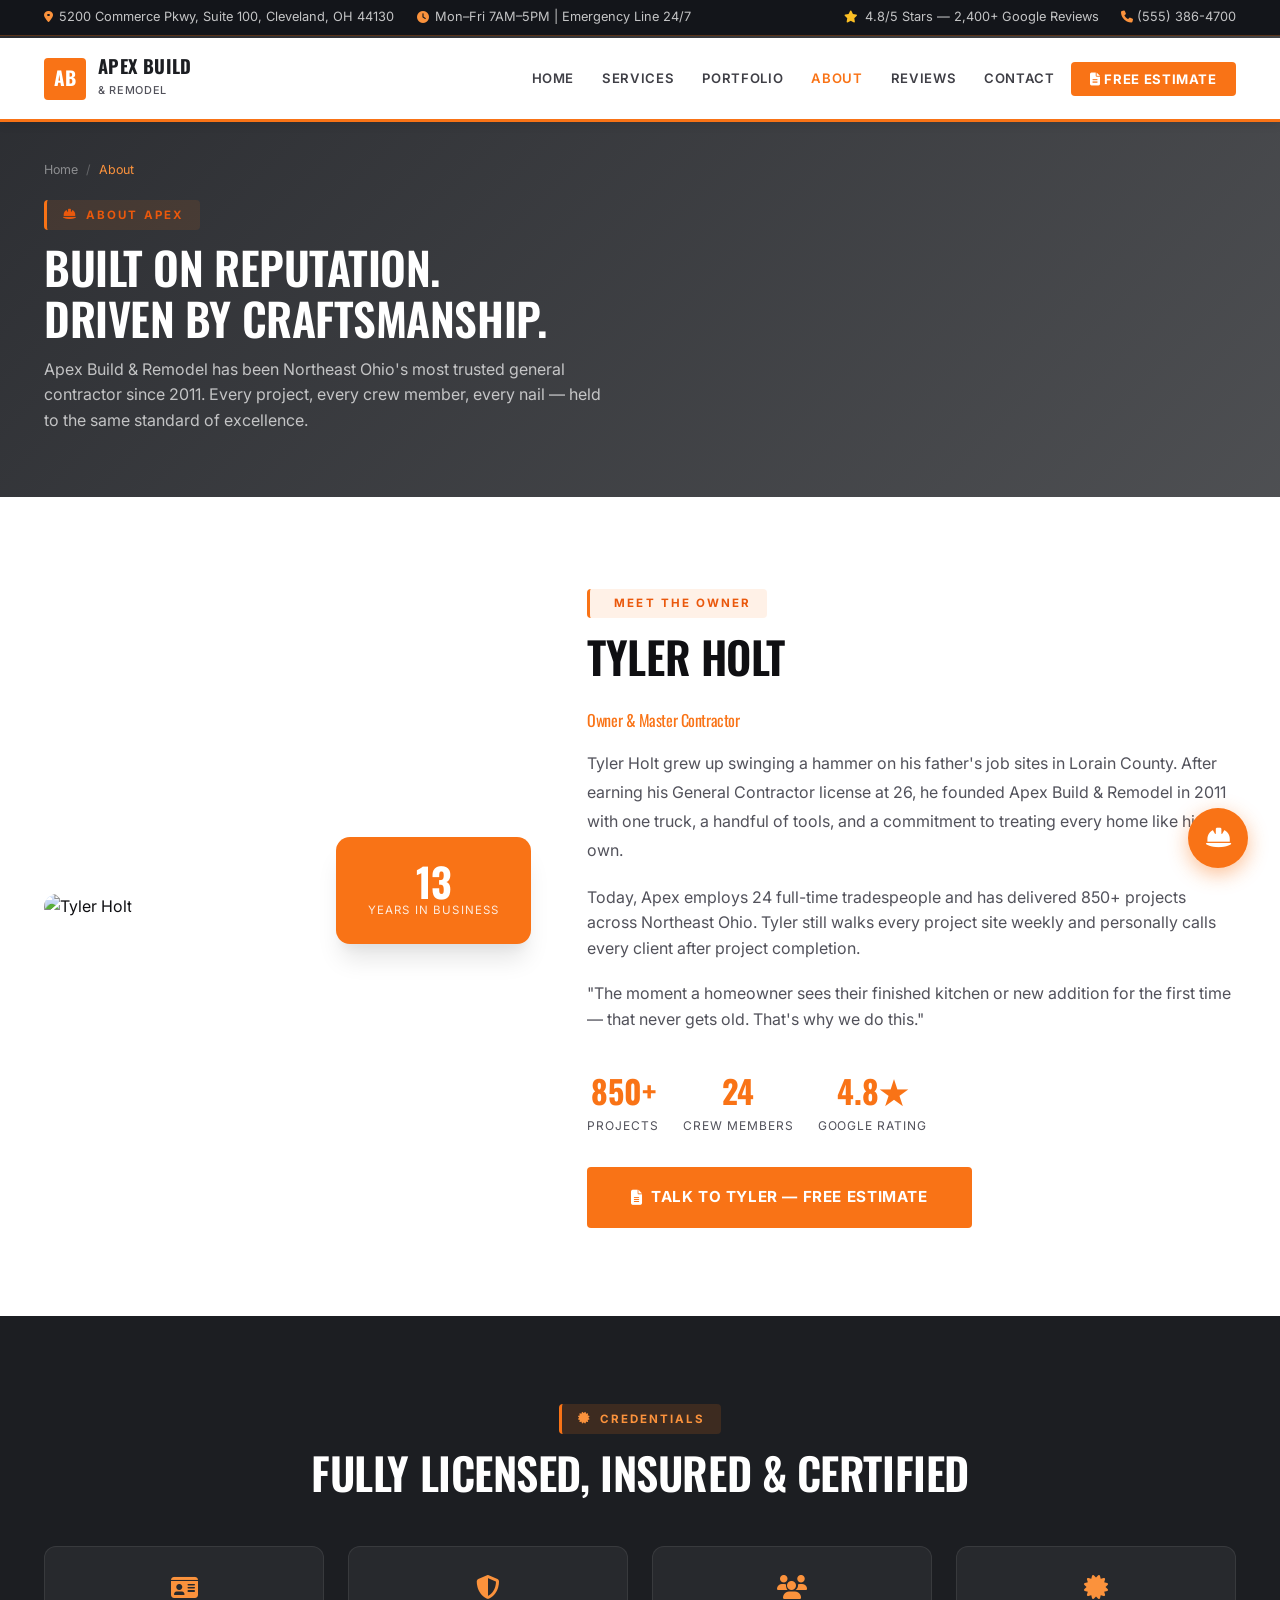
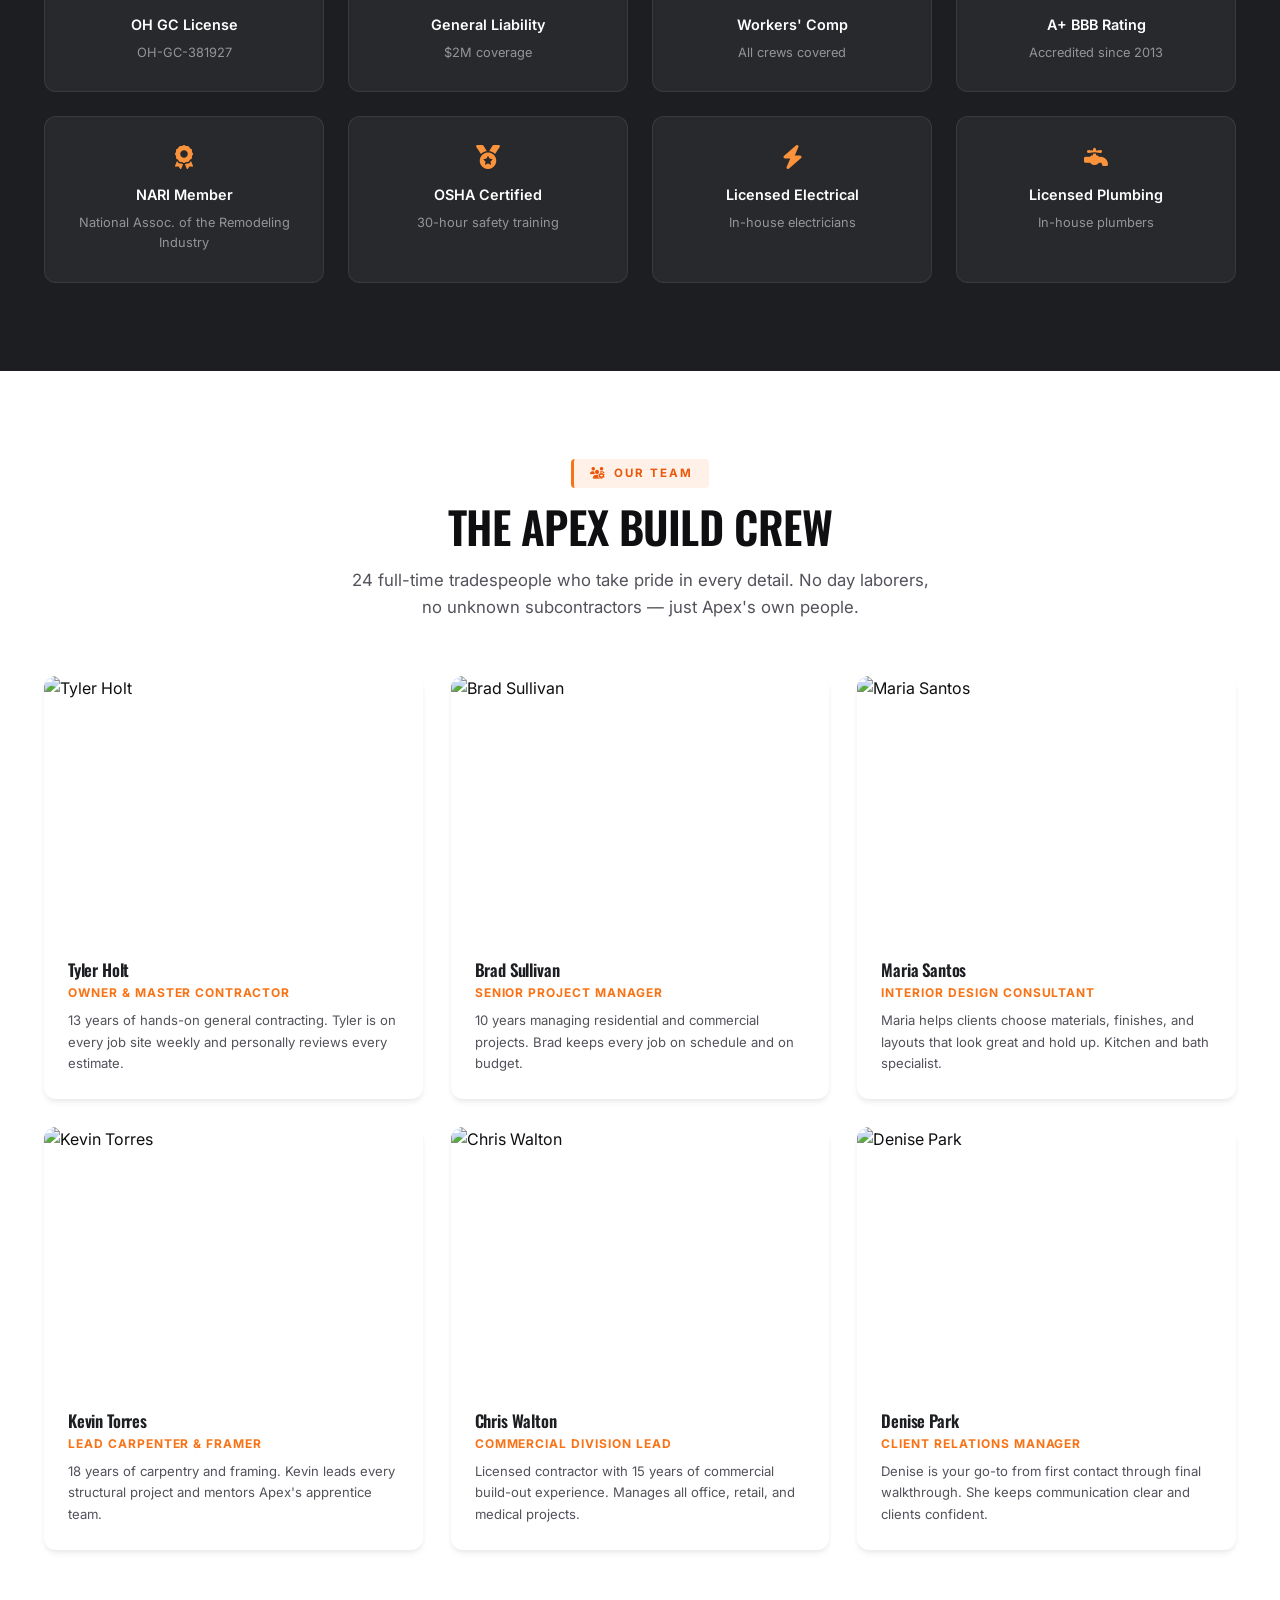
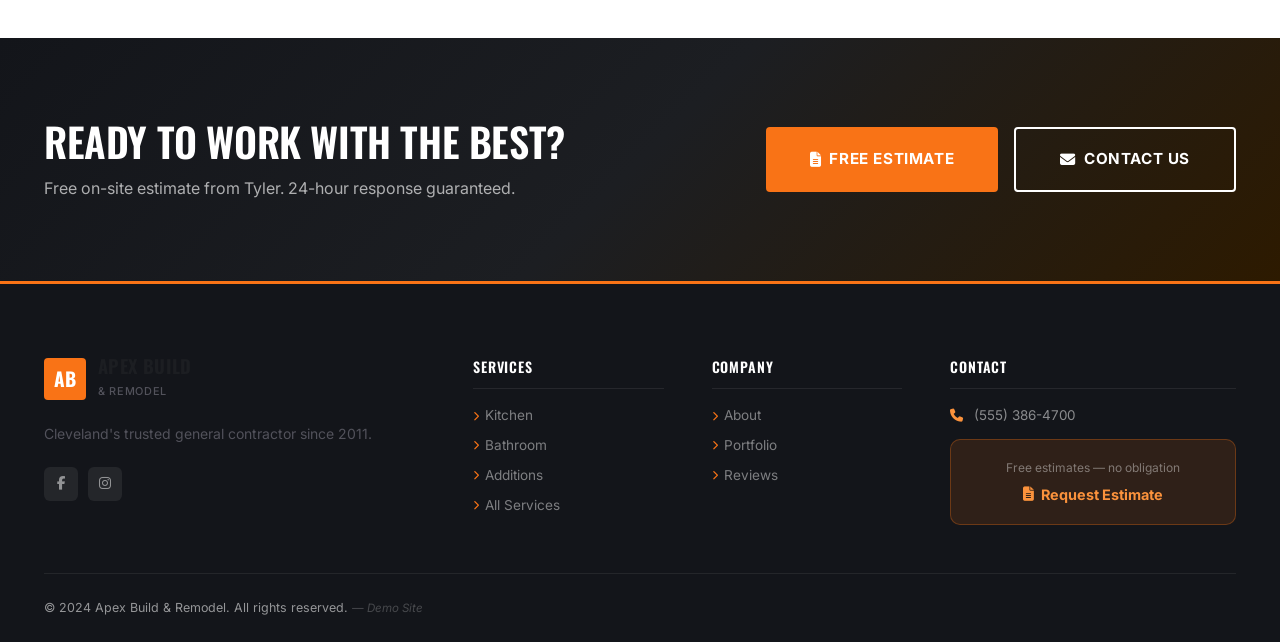
==== about.html @ 4a5cf014 "Initial commit: Apex Build & Remodel general contracting demo site — 10 pages" ====
<!DOCTYPE html>
<html lang="en">
<head>
  <meta charset="UTF-8" />
  <meta name="viewport" content="width=device-width, initial-scale=1.0" />
  <title>About | Apex Build & Remodel | Cleveland, OH</title>
  <meta name="description" content="Meet Tyler Holt and the Apex Build & Remodel team. 13 years of general contracting excellence in Northeast Ohio. Licensed, insured, and built on reputation." />
  <link rel="stylesheet" href="css/style.css" />
  <link rel="stylesheet" href="https://cdnjs.cloudflare.com/ajax/libs/font-awesome/6.5.0/css/all.min.css" />
  <link rel="preconnect" href="https://fonts.googleapis.com" />
  <link rel="preconnect" href="https://fonts.gstatic.com" crossorigin />
  <link href="https://fonts.googleapis.com/css2?family=Oswald:wght@400;500;600;700&family=Inter:wght@400;500;600;700&display=swap" rel="stylesheet" />
</head>
<body>
  <div class="top-bar"><div class="container"><div class="top-bar-left"><div class="top-bar-item"><i class="fas fa-map-marker-alt"></i><span>5200 Commerce Pkwy, Suite 100, Cleveland, OH 44130</span></div><div class="top-bar-item"><i class="fas fa-clock"></i><span>Mon–Fri 7AM–5PM | Emergency Line 24/7</span></div></div><div class="top-bar-right"><div class="top-bar-item"><i class="fas fa-star" style="color:#fbbf24"></i><span>4.8/5 Stars — 2,400+ Google Reviews</span></div><div class="top-bar-item"><a href="tel:5553864700"><i class="fas fa-phone"></i> (555) 386-4700</a></div></div></div></div>
  <nav class="navbar"><div class="container"><a href="index.html" class="nav-logo"><div class="logo-mark">AB</div><div><div class="logo-text-main">Apex Build</div><span class="logo-text-sub">&amp; Remodel</span></div></a><ul class="nav-links"><li><a href="index.html">Home</a></li><li><a href="services.html">Services</a></li><li><a href="portfolio.html">Portfolio</a></li><li><a href="about.html" class="active">About</a></li><li><a href="testimonials.html">Reviews</a></li><li><a href="contact.html">Contact</a></li><li><a href="estimate.html" class="nav-cta"><i class="fas fa-file-alt"></i> Free Estimate</a></li></ul><button class="mobile-menu-btn" aria-label="Menu"><span></span><span></span><span></span></button></div></nav>

  <div class="page-hero">
    <div class="page-hero-bg" style="background-image:url('https://images.unsplash.com/photo-1504307651254-35680f356dfd?auto=format&fit=crop&w=1920&q=80')"></div>
    <div class="page-hero-overlay"></div>
    <div class="container">
      <div class="breadcrumb"><a href="index.html">Home</a><span class="sep">/</span><span class="current">About</span></div>
      <div class="section-label"><i class="fas fa-hard-hat"></i> About Apex</div>
      <h1>Built on Reputation.<br>Driven by Craftsmanship.</h1>
      <p>Apex Build & Remodel has been Northeast Ohio's most trusted general contractor since 2011. Every project, every crew member, every nail — held to the same standard of excellence.</p>
    </div>
  </div>

  <!-- TYLER BIO -->
  <section>
    <div class="container">
      <div style="display:grid;grid-template-columns:1fr 1.4fr;gap:5rem;align-items:center;">
        <div style="position:relative;">
          <img src="https://images.unsplash.com/photo-1507003211169-0a1dd7228f2d?auto=format&fit=crop&w=600&q=80" alt="Tyler Holt" style="width:100%;border-radius:16px;object-fit:cover;height:500px;" />
          <div style="position:absolute;bottom:-1.5rem;right:-1.5rem;background:var(--orange);color:white;border-radius:14px;padding:1.5rem 2rem;text-align:center;box-shadow:var(--shadow-xl);">
            <div style="font-family:'Oswald',sans-serif;font-size:2.5rem;font-weight:700;line-height:1;">13</div>
            <div style="font-size:0.72rem;text-transform:uppercase;letter-spacing:0.1em;opacity:0.85;">Years in Business</div>
          </div>
        </div>
        <div>
          <div class="section-label"><i class="fas fa-user-hard-hat"></i> Meet the Owner</div>
          <h2 style="margin-bottom:1rem;">Tyler Holt<br><span style="font-size:1rem;color:var(--orange);text-transform:none;font-weight:400;">Owner &amp; Master Contractor</span></h2>
          <p style="margin-bottom:1.25rem;font-size:1rem;line-height:1.8;">Tyler Holt grew up swinging a hammer on his father's job sites in Lorain County. After earning his General Contractor license at 26, he founded Apex Build & Remodel in 2011 with one truck, a handful of tools, and a commitment to treating every home like his own.</p>
          <p style="margin-bottom:1.25rem;">Today, Apex employs 24 full-time tradespeople and has delivered 850+ projects across Northeast Ohio. Tyler still walks every project site weekly and personally calls every client after project completion.</p>
          <p style="margin-bottom:2rem;">"The moment a homeowner sees their finished kitchen or new addition for the first time — that never gets old. That's why we do this."</p>
          <div style="display:flex;gap:1.5rem;flex-wrap:wrap;margin-bottom:2rem;">
            <div style="text-align:center;"><div style="font-family:'Oswald',sans-serif;font-size:2rem;font-weight:700;color:var(--orange);">850+</div><div style="font-size:0.75rem;color:var(--gray-600);text-transform:uppercase;letter-spacing:0.08em;">Projects</div></div>
            <div style="text-align:center;"><div style="font-family:'Oswald',sans-serif;font-size:2rem;font-weight:700;color:var(--orange);">24</div><div style="font-size:0.75rem;color:var(--gray-600);text-transform:uppercase;letter-spacing:0.08em;">Crew Members</div></div>
            <div style="text-align:center;"><div style="font-family:'Oswald',sans-serif;font-size:2rem;font-weight:700;color:var(--orange);">4.8★</div><div style="font-size:0.75rem;color:var(--gray-600);text-transform:uppercase;letter-spacing:0.08em;">Google Rating</div></div>
          </div>
          <a href="estimate.html" class="btn btn-orange btn-lg"><i class="fas fa-file-alt"></i> Talk to Tyler — Free Estimate</a>
        </div>
      </div>
    </div>
  </section>

  <!-- CREDENTIALS -->
  <section style="background:var(--charcoal);">
    <div class="container text-center">
      <div class="section-label" style="color:var(--orange-light);background:rgba(249,115,22,0.15);"><i class="fas fa-certificate"></i> Credentials</div>
      <h2 style="color:white;margin-bottom:3rem;">Fully Licensed, Insured &amp; Certified</h2>
      <div style="display:grid;grid-template-columns:repeat(4,1fr);gap:1.5rem;">
        <div style="background:rgba(255,255,255,0.05);border:1px solid rgba(255,255,255,0.08);border-radius:12px;padding:1.75rem;text-align:center;"><i class="fas fa-id-card" style="color:var(--orange-light);font-size:1.5rem;margin-bottom:0.875rem;display:block;"></i><h4 style="color:white;font-size:0.9rem;margin-bottom:0.4rem;">OH GC License</h4><p style="color:rgba(255,255,255,0.5);font-size:0.8rem;">OH-GC-381927</p></div>
        <div style="background:rgba(255,255,255,0.05);border:1px solid rgba(255,255,255,0.08);border-radius:12px;padding:1.75rem;text-align:center;"><i class="fas fa-shield-alt" style="color:var(--orange-light);font-size:1.5rem;margin-bottom:0.875rem;display:block;"></i><h4 style="color:white;font-size:0.9rem;margin-bottom:0.4rem;">General Liability</h4><p style="color:rgba(255,255,255,0.5);font-size:0.8rem;">$2M coverage</p></div>
        <div style="background:rgba(255,255,255,0.05);border:1px solid rgba(255,255,255,0.08);border-radius:12px;padding:1.75rem;text-align:center;"><i class="fas fa-users" style="color:var(--orange-light);font-size:1.5rem;margin-bottom:0.875rem;display:block;"></i><h4 style="color:white;font-size:0.9rem;margin-bottom:0.4rem;">Workers' Comp</h4><p style="color:rgba(255,255,255,0.5);font-size:0.8rem;">All crews covered</p></div>
        <div style="background:rgba(255,255,255,0.05);border:1px solid rgba(255,255,255,0.08);border-radius:12px;padding:1.75rem;text-align:center;"><i class="fas fa-certificate" style="color:var(--orange-light);font-size:1.5rem;margin-bottom:0.875rem;display:block;"></i><h4 style="color:white;font-size:0.9rem;margin-bottom:0.4rem;">A+ BBB Rating</h4><p style="color:rgba(255,255,255,0.5);font-size:0.8rem;">Accredited since 2013</p></div>
        <div style="background:rgba(255,255,255,0.05);border:1px solid rgba(255,255,255,0.08);border-radius:12px;padding:1.75rem;text-align:center;"><i class="fas fa-award" style="color:var(--orange-light);font-size:1.5rem;margin-bottom:0.875rem;display:block;"></i><h4 style="color:white;font-size:0.9rem;margin-bottom:0.4rem;">NARI Member</h4><p style="color:rgba(255,255,255,0.5);font-size:0.8rem;">National Assoc. of the Remodeling Industry</p></div>
        <div style="background:rgba(255,255,255,0.05);border:1px solid rgba(255,255,255,0.08);border-radius:12px;padding:1.75rem;text-align:center;"><i class="fas fa-medal" style="color:var(--orange-light);font-size:1.5rem;margin-bottom:0.875rem;display:block;"></i><h4 style="color:white;font-size:0.9rem;margin-bottom:0.4rem;">OSHA Certified</h4><p style="color:rgba(255,255,255,0.5);font-size:0.8rem;">30-hour safety training</p></div>
        <div style="background:rgba(255,255,255,0.05);border:1px solid rgba(255,255,255,0.08);border-radius:12px;padding:1.75rem;text-align:center;"><i class="fas fa-bolt" style="color:var(--orange-light);font-size:1.5rem;margin-bottom:0.875rem;display:block;"></i><h4 style="color:white;font-size:0.9rem;margin-bottom:0.4rem;">Licensed Electrical</h4><p style="color:rgba(255,255,255,0.5);font-size:0.8rem;">In-house electricians</p></div>
        <div style="background:rgba(255,255,255,0.05);border:1px solid rgba(255,255,255,0.08);border-radius:12px;padding:1.75rem;text-align:center;"><i class="fas fa-faucet" style="color:var(--orange-light);font-size:1.5rem;margin-bottom:0.875rem;display:block;"></i><h4 style="color:white;font-size:0.9rem;margin-bottom:0.4rem;">Licensed Plumbing</h4><p style="color:rgba(255,255,255,0.5);font-size:0.8rem;">In-house plumbers</p></div>
      </div>
    </div>
  </section>

  <!-- TEAM -->
  <section>
    <div class="container">
      <div class="text-center" style="margin-bottom:3.5rem;">
        <div class="section-label"><i class="fas fa-users-cog"></i> Our Team</div>
        <h2 class="section-title">The Apex Build Crew</h2>
        <p class="section-subtitle">24 full-time tradespeople who take pride in every detail. No day laborers, no unknown subcontractors — just Apex's own people.</p>
      </div>
      <div class="team-grid">
        <div class="team-card"><div class="team-img"><img src="https://images.unsplash.com/photo-1507003211169-0a1dd7228f2d?auto=format&fit=crop&w=400&q=80" alt="Tyler Holt" /></div><div class="team-body"><h3>Tyler Holt</h3><div class="team-role">Owner &amp; Master Contractor</div><p>13 years of hands-on general contracting. Tyler is on every job site weekly and personally reviews every estimate.</p></div></div>
        <div class="team-card"><div class="team-img"><img src="https://images.unsplash.com/photo-1560250097-0b93528c311a?auto=format&fit=crop&w=400&q=80" alt="Brad Sullivan" /></div><div class="team-body"><h3>Brad Sullivan</h3><div class="team-role">Senior Project Manager</div><p>10 years managing residential and commercial projects. Brad keeps every job on schedule and on budget.</p></div></div>
        <div class="team-card"><div class="team-img"><img src="https://images.unsplash.com/photo-1580489944761-15a19d654956?auto=format&fit=crop&w=400&q=80" alt="Maria Santos" /></div><div class="team-body"><h3>Maria Santos</h3><div class="team-role">Interior Design Consultant</div><p>Maria helps clients choose materials, finishes, and layouts that look great and hold up. Kitchen and bath specialist.</p></div></div>
        <div class="team-card"><div class="team-img"><img src="https://images.unsplash.com/photo-1472099645785-5658abf4ff4e?auto=format&fit=crop&w=400&q=80" alt="Kevin Torres" /></div><div class="team-body"><h3>Kevin Torres</h3><div class="team-role">Lead Carpenter &amp; Framer</div><p>18 years of carpentry and framing. Kevin leads every structural project and mentors Apex's apprentice team.</p></div></div>
        <div class="team-card"><div class="team-img"><img src="https://images.unsplash.com/photo-1500648767791-00dcc994a43e?auto=format&fit=crop&w=400&q=80" alt="Chris Walton" /></div><div class="team-body"><h3>Chris Walton</h3><div class="team-role">Commercial Division Lead</div><p>Licensed contractor with 15 years of commercial build-out experience. Manages all office, retail, and medical projects.</p></div></div>
        <div class="team-card"><div class="team-img"><img src="https://images.unsplash.com/photo-1494790108755-2616b9e77c40?auto=format&fit=crop&w=400&q=80" alt="Denise Park" /></div><div class="team-body"><h3>Denise Park</h3><div class="team-role">Client Relations Manager</div><p>Denise is your go-to from first contact through final walkthrough. She keeps communication clear and clients confident.</p></div></div>
      </div>
    </div>
  </section>

  <div class="cta-band"><div class="container"><div><h2>Ready to Work With the Best?</h2><p>Free on-site estimate from Tyler. 24-hour response guaranteed.</p></div><div class="cta-buttons"><a href="estimate.html" class="btn btn-orange btn-lg"><i class="fas fa-file-alt"></i> Free Estimate</a><a href="contact.html" class="btn btn-outline btn-lg"><i class="fas fa-envelope"></i> Contact Us</a></div></div></div>

  <footer class="footer"><div class="container"><div class="footer-grid"><div class="footer-brand"><a href="index.html" class="nav-logo"><div class="logo-mark">AB</div><div><div class="logo-text-main">Apex Build</div><span class="logo-text-sub">&amp; Remodel</span></div></a><p>Cleveland's trusted general contractor since 2011.</p><div class="footer-social"><a href="#" class="social-link"><i class="fab fa-facebook-f"></i></a><a href="#" class="social-link"><i class="fab fa-instagram"></i></a></div></div><div class="footer-col"><h4>Services</h4><ul class="footer-links"><li><a href="kitchen.html"><i class="fas fa-chevron-right"></i> Kitchen</a></li><li><a href="bathroom.html"><i class="fas fa-chevron-right"></i> Bathroom</a></li><li><a href="additions.html"><i class="fas fa-chevron-right"></i> Additions</a></li><li><a href="services.html"><i class="fas fa-chevron-right"></i> All Services</a></li></ul></div><div class="footer-col"><h4>Company</h4><ul class="footer-links"><li><a href="about.html"><i class="fas fa-chevron-right"></i> About</a></li><li><a href="portfolio.html"><i class="fas fa-chevron-right"></i> Portfolio</a></li><li><a href="testimonials.html"><i class="fas fa-chevron-right"></i> Reviews</a></li></ul></div><div class="footer-col"><h4>Contact</h4><div class="footer-contact-item"><i class="fas fa-phone"></i><a href="tel:5553864700">(555) 386-4700</a></div><div class="footer-cta-box"><p>Free estimates — no obligation</p><a href="estimate.html"><i class="fas fa-file-alt"></i> Request Estimate</a></div></div></div><div class="footer-bottom"><span>© 2024 Apex Build &amp; Remodel. All rights reserved. <em style="font-size:0.72rem;opacity:0.4">— Demo Site</em></span></div></div></footer>

  <button class="chatbot-toggle" aria-label="Chat with Max AI"><i class="fas fa-hard-hat"></i><span class="chatbot-badge" style="display:none">1</span></button>
  <div class="chatbot-window"><div class="chatbot-header"><div class="chatbot-avatar">AB</div><div class="chatbot-header-info"><h4>Max — Estimate Assistant</h4><p><span class="online-dot"></span>Apex Build &amp; Remodel</p></div><button class="chatbot-close"><i class="fas fa-times"></i></button></div><div class="chatbot-messages"></div><div class="chatbot-quick-replies"></div><div class="chatbot-input-area"><input class="chatbot-input" type="text" placeholder="Ask us anything..." /><button class="chatbot-send"><i class="fas fa-paper-plane"></i></button></div></div>
  <script src="js/main.js"></script>
</body>
</html>
---- css/style.css ----
/* Apex Build & Remodel — Main Stylesheet */

:root {
  --charcoal: #1c1e22;
  --charcoal-dark: #13151a;
  --charcoal-light: #2a2d34;
  --orange: #f97316;
  --orange-dark: #ea580c;
  --orange-light: #fb923c;
  --orange-pale: #fff7ed;
  --cream: #fafaf8;
  --cream-dark: #f0ede8;
  --white: #ffffff;
  --dark: #0f0f12;
  --gray-800: #27272a;
  --gray-700: #3f3f46;
  --gray-600: #52525b;
  --gray-400: #a1a1aa;
  --gray-200: #e4e4e7;
  --gray-100: #f4f4f5;
  --green: #16a34a;
  --shadow: 0 4px 6px -1px rgba(0,0,0,0.07), 0 2px 4px -1px rgba(0,0,0,0.04);
  --shadow-lg: 0 10px 15px -3px rgba(0,0,0,0.08), 0 4px 6px -2px rgba(0,0,0,0.04);
  --shadow-xl: 0 20px 25px -5px rgba(0,0,0,0.10), 0 10px 10px -5px rgba(0,0,0,0.04);
}

* { margin: 0; padding: 0; box-sizing: border-box; }
html { scroll-behavior: smooth; }
body { font-family: 'Inter', sans-serif; color: var(--dark); line-height: 1.6; background: var(--white); }
h1,h2,h3 { font-family: 'Oswald', sans-serif; font-weight: 600; line-height: 1.15; letter-spacing: -0.01em; }
h4,h5 { font-weight: 600; }
h1 { font-size: clamp(2.2rem, 5vw, 3.8rem); text-transform: uppercase; }
h2 { font-size: clamp(1.75rem, 4vw, 2.75rem); text-transform: uppercase; }
h3 { font-size: clamp(1.1rem, 2.5vw, 1.5rem); }
p { color: var(--gray-600); }
a { text-decoration: none; color: inherit; }
.text-center { text-align: center; }
.container { max-width: 1240px; margin: 0 auto; padding: 0 1.5rem; }
section { padding: 5.5rem 0; }

.section-label {
  display: inline-flex; align-items: center; gap: 0.5rem;
  background: rgba(249,115,22,0.1); color: var(--orange-dark);
  font-size: 0.72rem; font-weight: 700; letter-spacing: 0.18em; text-transform: uppercase;
  padding: 0.35rem 1rem; border-radius: 4px; margin-bottom: 0.875rem;
  border-left: 3px solid var(--orange);
}
.section-title { margin-bottom: 0.875rem; color: var(--dark); }
.section-subtitle { font-size: 1.05rem; color: var(--gray-600); max-width: 600px; margin: 0 auto 3rem; }

/* ===== BUTTONS ===== */
.btn {
  display: inline-flex; align-items: center; gap: 0.5rem;
  padding: 0.9rem 2rem; border-radius: 4px;
  font-weight: 700; font-size: 0.88rem; cursor: pointer; letter-spacing: 0.04em; text-transform: uppercase;
  transition: all 0.25s ease; border: none; font-family: 'Inter', sans-serif;
}
.btn-primary { background: var(--charcoal); color: white; }
.btn-primary:hover { background: var(--charcoal-dark); transform: translateY(-2px); box-shadow: var(--shadow-lg); }
.btn-orange { background: var(--orange); color: white; }
.btn-orange:hover { background: var(--orange-dark); transform: translateY(-2px); box-shadow: 0 8px 20px rgba(249,115,22,0.35); }
.btn-outline { background: transparent; color: white; border: 2px solid white; }
.btn-outline:hover { background: white; color: var(--charcoal); }
.btn-outline-orange { background: transparent; color: var(--orange); border: 2px solid var(--orange); }
.btn-outline-orange:hover { background: var(--orange); color: white; }
.btn-green { background: var(--green); color: white; }
.btn-green:hover { background: #15803d; transform: translateY(-2px); }
.btn-lg { padding: 1.15rem 2.75rem; font-size: 0.95rem; }
.btn-sm { padding: 0.5rem 1.2rem; font-size: 0.78rem; }

/* ===== TOP BAR ===== */
.top-bar {
  position: fixed; top: 0; width: 100%; z-index: 1001;
  background: var(--charcoal-dark); padding: 0.45rem 0;
  font-size: 0.8rem; color: rgba(255,255,255,0.75);
  border-bottom: 1px solid rgba(249,115,22,0.3);
}
.top-bar .container { display: flex; justify-content: space-between; align-items: center; flex-wrap: wrap; gap: 0.4rem; }
.top-bar-left, .top-bar-right { display: flex; align-items: center; gap: 1.4rem; }
.top-bar-item { display: flex; align-items: center; gap: 0.4rem; }
.top-bar-item i { color: var(--orange-light); font-size: 0.75rem; }
.top-bar-item a { color: rgba(255,255,255,0.75); transition: color 0.2s; }
.top-bar-item a:hover { color: var(--orange-light); }

/* ===== NAVBAR ===== */
.navbar {
  position: fixed; top: 38px; width: 100%; z-index: 1000;
  background: white; padding: 1.1rem 0;
  box-shadow: 0 2px 10px rgba(0,0,0,0.1);
  transition: all 0.3s ease;
  border-bottom: 3px solid var(--orange);
}
.navbar.scrolled { padding: 0.75rem 0; }
.navbar .container { display: flex; align-items: center; justify-content: space-between; }
.nav-logo { display: flex; align-items: center; gap: 0.75rem; }
.logo-mark {
  width: 42px; height: 42px; background: var(--orange);
  border-radius: 4px; display: flex; align-items: center; justify-content: center;
  font-family: 'Oswald', sans-serif; font-weight: 700; font-size: 1.2rem; color: white; letter-spacing: -0.02em;
}
.logo-text-main { font-family: 'Oswald', sans-serif; font-weight: 700; font-size: 1.15rem; color: var(--charcoal); text-transform: uppercase; letter-spacing: 0.02em; line-height: 1.1; }
.logo-text-sub { font-size: 0.68rem; color: var(--gray-600); font-weight: 500; letter-spacing: 0.06em; text-transform: uppercase; }
.nav-links { list-style: none; display: flex; align-items: center; gap: 0.25rem; }
.nav-links a { font-size: 0.82rem; font-weight: 600; color: var(--gray-700); padding: 0.4rem 0.75rem; border-radius: 4px; transition: all 0.2s; text-transform: uppercase; letter-spacing: 0.05em; }
.nav-links a:hover, .nav-links a.active { color: var(--orange); }
.nav-links .nav-cta { background: var(--orange); color: white !important; padding: 0.55rem 1.2rem; font-weight: 700; }
.nav-links .nav-cta:hover { background: var(--orange-dark); transform: translateY(-1px); }
.mobile-menu-btn { display: none; flex-direction: column; gap: 5px; background: none; border: none; cursor: pointer; padding: 4px; }
.mobile-menu-btn span { display: block; width: 24px; height: 2px; background: var(--charcoal); transition: all 0.3s; border-radius: 2px; }

/* ===== HERO ===== */
.hero {
  position: relative; min-height: 100vh;
  display: flex; align-items: center;
  padding-top: 10rem; padding-bottom: 5rem;
  overflow: hidden;
}
.hero-bg { position: absolute; inset: 0; background-size: cover; background-position: center; z-index: 0; }
.hero-overlay { position: absolute; inset: 0; background: linear-gradient(135deg, rgba(19,21,26,0.92) 0%, rgba(28,30,34,0.82) 60%, rgba(249,115,22,0.15) 100%); z-index: 1; }
.hero-content { position: relative; z-index: 2; max-width: 780px; }
.hero-badge {
  display: inline-flex; align-items: center; gap: 0.5rem;
  background: rgba(249,115,22,0.2); border: 1px solid rgba(249,115,22,0.4);
  color: var(--orange-light); font-size: 0.75rem; font-weight: 700;
  letter-spacing: 0.15em; text-transform: uppercase;
  padding: 0.4rem 1rem; border-radius: 4px; margin-bottom: 1.5rem;
}
.hero h1 { color: white; margin-bottom: 1.25rem; }
.hero h1 em { color: var(--orange-light); font-style: normal; }
.hero-desc { font-size: 1.1rem; color: rgba(255,255,255,0.75); max-width: 560px; margin-bottom: 2.25rem; line-height: 1.75; }
.hero-buttons { display: flex; gap: 1rem; flex-wrap: wrap; margin-bottom: 3rem; }
.hero-stats { display: flex; gap: 2.5rem; flex-wrap: wrap; }
.hero-stat { color: white; }
.hero-stat-num { font-family: 'Oswald', sans-serif; font-size: 2rem; font-weight: 700; color: var(--orange-light); line-height: 1; display: block; }
.hero-stat-label { font-size: 0.75rem; color: rgba(255,255,255,0.5); text-transform: uppercase; letter-spacing: 0.08em; }
.hero-badges-row { display: flex; gap: 0.75rem; margin-top: 2rem; flex-wrap: wrap; }
.trust-badge { display: flex; align-items: center; gap: 0.5rem; background: rgba(255,255,255,0.08); border: 1px solid rgba(255,255,255,0.12); border-radius: 6px; padding: 0.4rem 0.875rem; }
.trust-badge i { color: var(--orange-light); font-size: 0.85rem; }
.trust-badge span { color: rgba(255,255,255,0.75); font-size: 0.75rem; font-weight: 600; }

/* ===== PAGE HERO ===== */
.page-hero {
  position: relative; padding: 10rem 0 4rem; overflow: hidden;
}
.page-hero-bg { position: absolute; inset: 0; background-size: cover; background-position: center; z-index: 0; }
.page-hero-overlay { position: absolute; inset: 0; background: linear-gradient(135deg, rgba(19,21,26,0.9) 0%, rgba(28,30,34,0.78) 100%); z-index: 1; }
.page-hero .container { position: relative; z-index: 2; }
.page-hero .section-label { margin-bottom: 0.75rem; }
.page-hero h1 { color: white; margin-bottom: 0.75rem; font-size: clamp(1.8rem, 4vw, 2.8rem); }
.page-hero p { color: rgba(255,255,255,0.7); font-size: 1rem; max-width: 560px; }
.breadcrumb { display: flex; align-items: center; gap: 0.5rem; font-size: 0.78rem; color: rgba(255,255,255,0.45); margin-bottom: 1.25rem; }
.breadcrumb a { color: rgba(255,255,255,0.45); transition: color 0.2s; }
.breadcrumb a:hover { color: var(--orange-light); }
.breadcrumb .sep { color: rgba(255,255,255,0.25); }
.breadcrumb .current { color: var(--orange-light); }

/* ===== SERVICES CARDS ===== */
.services-grid { display: grid; grid-template-columns: repeat(3, 1fr); gap: 1.75rem; }
.service-card {
  background: white; border-radius: 10px; padding: 2.25rem;
  box-shadow: var(--shadow); border: 1px solid var(--gray-200);
  transition: all 0.3s ease; position: relative; overflow: hidden;
}
.service-card::before { content: ''; position: absolute; top: 0; left: 0; width: 4px; height: 100%; background: var(--orange); opacity: 0; transition: opacity 0.3s; }
.service-card:hover { transform: translateY(-4px); box-shadow: var(--shadow-xl); border-color: transparent; }
.service-card:hover::before { opacity: 1; }
.service-icon { width: 52px; height: 52px; background: var(--orange-pale); border-radius: 10px; display: flex; align-items: center; justify-content: center; color: var(--orange); font-size: 1.3rem; margin-bottom: 1.25rem; }
.service-card h3 { font-size: 1.05rem; color: var(--charcoal); margin-bottom: 0.6rem; }
.service-card p { font-size: 0.875rem; line-height: 1.7; }
.service-card .card-link { display: inline-flex; align-items: center; gap: 0.4rem; color: var(--orange); font-size: 0.82rem; font-weight: 700; margin-top: 1rem; text-transform: uppercase; letter-spacing: 0.06em; transition: gap 0.2s; }
.service-card .card-link:hover { gap: 0.65rem; }

/* ===== PORTFOLIO GRID ===== */
.portfolio-section { background: var(--gray-100); }
.filter-bar { display: flex; gap: 0.5rem; flex-wrap: wrap; margin-bottom: 2.5rem; }
.filter-btn {
  padding: 0.5rem 1.25rem; border: 2px solid var(--gray-200); background: white;
  border-radius: 4px; font-size: 0.78rem; font-weight: 700; cursor: pointer;
  color: var(--gray-600); transition: all 0.2s; text-transform: uppercase; letter-spacing: 0.05em;
  font-family: 'Inter', sans-serif;
}
.filter-btn:hover, .filter-btn.active { background: var(--orange); border-color: var(--orange); color: white; }
.portfolio-grid { display: grid; grid-template-columns: repeat(3, 1fr); gap: 1.25rem; }
.portfolio-card { border-radius: 8px; overflow: hidden; position: relative; aspect-ratio: 4/3; box-shadow: var(--shadow); cursor: pointer; }
.portfolio-card.hidden { display: none; }
.portfolio-card img { width: 100%; height: 100%; object-fit: cover; transition: transform 0.4s ease; }
.portfolio-card:hover img { transform: scale(1.05); }
.portfolio-card-overlay { position: absolute; inset: 0; background: linear-gradient(0deg, rgba(19,21,26,0.85) 0%, transparent 55%); opacity: 0; transition: opacity 0.3s; display: flex; align-items: flex-end; padding: 1.25rem; }
.portfolio-card:hover .portfolio-card-overlay { opacity: 1; }
.portfolio-card-info h4 { color: white; font-family: 'Oswald', sans-serif; font-size: 1rem; text-transform: uppercase; }
.portfolio-card-info p { color: rgba(255,255,255,0.65); font-size: 0.75rem; }
.portfolio-card-cat { position: absolute; top: 0.875rem; left: 0.875rem; background: var(--orange); color: white; font-size: 0.65rem; font-weight: 700; text-transform: uppercase; letter-spacing: 0.1em; padding: 0.2rem 0.6rem; border-radius: 3px; }

/* ===== ESTIMATE FORM ===== */
.estimate-section { background: var(--cream); }
.estimate-grid { display: grid; grid-template-columns: 1.5fr 1fr; gap: 4rem; align-items: start; }
.estimate-form-card { background: white; border-radius: 16px; padding: 3rem; box-shadow: var(--shadow-xl); }
.estimate-form-card h2 { font-size: 1.8rem; margin-bottom: 0.5rem; }
.estimate-form-card > p { margin-bottom: 2rem; font-size: 0.9rem; }
.estimate-sidebar {}
.est-sidebar-card { background: var(--charcoal); border-radius: 14px; padding: 2rem; color: white; margin-bottom: 1.25rem; }
.est-sidebar-card h3 { color: white; font-size: 1.1rem; margin-bottom: 1rem; }
.est-feature { display: flex; gap: 0.75rem; align-items: flex-start; margin-bottom: 0.875rem; }
.est-feature:last-child { margin: 0; }
.est-feature i { color: var(--orange-light); font-size: 0.9rem; margin-top: 0.15rem; flex-shrink: 0; }
.est-feature span { color: rgba(255,255,255,0.75); font-size: 0.85rem; line-height: 1.6; }
.est-process { background: white; border-radius: 14px; padding: 2rem; box-shadow: var(--shadow); }
.est-process h3 { font-size: 1.1rem; margin-bottom: 1.25rem; color: var(--charcoal); }
.proc-step { display: flex; gap: 0.875rem; align-items: flex-start; margin-bottom: 1rem; }
.proc-step:last-child { margin: 0; }
.proc-num { width: 28px; height: 28px; background: var(--orange); border-radius: 50%; display: flex; align-items: center; justify-content: center; font-size: 0.72rem; font-weight: 800; color: white; flex-shrink: 0; font-family: 'Oswald', sans-serif; }
.proc-text h4 { font-size: 0.85rem; color: var(--charcoal); margin-bottom: 0.15rem; }
.proc-text p { font-size: 0.78rem; }

/* ===== FORM ELEMENTS ===== */
.form-group { margin-bottom: 1.25rem; }
.form-row { display: grid; grid-template-columns: 1fr 1fr; gap: 1rem; }
.form-label { display: block; font-size: 0.78rem; font-weight: 700; color: var(--charcoal); margin-bottom: 0.4rem; text-transform: uppercase; letter-spacing: 0.06em; }
.form-input, .form-select, .form-textarea {
  width: 100%; padding: 0.8rem 1rem;
  border: 2px solid var(--gray-200); border-radius: 6px;
  font-family: 'Inter', sans-serif; font-size: 0.88rem; color: var(--dark);
  transition: border-color 0.2s, box-shadow 0.2s; background: white;
}
.form-input:focus, .form-select:focus, .form-textarea:focus {
  outline: none; border-color: var(--orange); box-shadow: 0 0 0 3px rgba(249,115,22,0.12);
}
.form-textarea { min-height: 110px; resize: vertical; }
.form-note { font-size: 0.75rem; color: var(--gray-400); margin-top: 0.875rem; display: flex; align-items: center; gap: 0.4rem; }
.form-note i { color: var(--green); }

/* ===== PROJECT TYPE CARDS ===== */
.project-type-grid { display: grid; grid-template-columns: repeat(2, 1fr); gap: 0.75rem; margin-bottom: 1.25rem; }
.project-type-card {
  border: 2px solid var(--gray-200); border-radius: 8px; padding: 0.875rem;
  cursor: pointer; transition: all 0.2s; background: white;
  display: flex; align-items: center; gap: 0.6rem; text-align: left;
}
.project-type-card:hover, .project-type-card.selected { border-color: var(--orange); background: var(--orange-pale); }
.project-type-card i { color: var(--orange); font-size: 1.1rem; width: 20px; }
.project-type-card span { font-size: 0.8rem; font-weight: 700; color: var(--charcoal); text-transform: uppercase; letter-spacing: 0.04em; }

/* ===== STATS BAND ===== */
.stats-band { background: var(--charcoal); padding: 4rem 0; }
.stats-grid { display: grid; grid-template-columns: repeat(4, 1fr); gap: 2rem; }
.stat-item { text-align: center; padding: 1.5rem; border-right: 1px solid rgba(255,255,255,0.08); }
.stat-item:last-child { border: none; }
.stat-num { font-family: 'Oswald', sans-serif; font-size: 2.75rem; font-weight: 700; color: var(--orange-light); display: block; line-height: 1; margin-bottom: 0.5rem; }
.stat-label { font-size: 0.78rem; color: rgba(255,255,255,0.5); text-transform: uppercase; letter-spacing: 0.1em; }

/* ===== PROJECT SHOWCASE ===== */
.showcase-grid { display: grid; grid-template-columns: 1fr 1fr; gap: 2rem; }
.showcase-card { border-radius: 12px; overflow: hidden; box-shadow: var(--shadow-lg); }
.showcase-img { height: 280px; overflow: hidden; }
.showcase-img img { width: 100%; height: 100%; object-fit: cover; transition: transform 0.4s; }
.showcase-card:hover .showcase-img img { transform: scale(1.04); }
.showcase-body { padding: 1.75rem; background: white; }
.showcase-cat { font-size: 0.65rem; font-weight: 800; color: var(--orange); text-transform: uppercase; letter-spacing: 0.12em; margin-bottom: 0.4rem; }
.showcase-body h3 { font-size: 1.2rem; color: var(--charcoal); margin-bottom: 0.5rem; }
.showcase-body p { font-size: 0.85rem; line-height: 1.7; margin-bottom: 1rem; }
.showcase-meta { display: flex; gap: 1.25rem; font-size: 0.75rem; color: var(--gray-400); }
.showcase-meta span { display: flex; align-items: center; gap: 0.35rem; }
.showcase-meta i { color: var(--orange); }

/* ===== TESTIMONIALS ===== */
.testimonials-section { background: var(--gray-100); }
.testimonials-grid { display: grid; grid-template-columns: repeat(3, 1fr); gap: 1.75rem; }
.testimonial-card { background: white; border-radius: 12px; padding: 2rem; box-shadow: var(--shadow); }
.test-stars { display: flex; gap: 0.2rem; margin-bottom: 0.875rem; }
.test-stars i { color: #fbbf24; font-size: 0.9rem; }
.test-text { font-size: 0.88rem; line-height: 1.8; color: var(--gray-600); margin-bottom: 1.25rem; font-style: italic; }
.test-author { display: flex; align-items: center; gap: 0.875rem; }
.test-avatar { width: 42px; height: 42px; border-radius: 50%; object-fit: cover; }
.test-name { font-weight: 700; font-size: 0.88rem; color: var(--charcoal); line-height: 1.2; }
.test-project { font-size: 0.72rem; color: var(--orange); text-transform: uppercase; letter-spacing: 0.06em; font-weight: 600; }

/* ===== TEAM ===== */
.team-grid { display: grid; grid-template-columns: repeat(3, 1fr); gap: 1.75rem; }
.team-card { background: white; border-radius: 12px; overflow: hidden; box-shadow: var(--shadow); transition: transform 0.3s; }
.team-card:hover { transform: translateY(-4px); box-shadow: var(--shadow-xl); }
.team-img { height: 260px; overflow: hidden; }
.team-img img { width: 100%; height: 100%; object-fit: cover; }
.team-body { padding: 1.5rem; }
.team-body h3 { font-size: 1.05rem; color: var(--charcoal); margin-bottom: 0.2rem; }
.team-role { font-size: 0.75rem; color: var(--orange); font-weight: 700; text-transform: uppercase; letter-spacing: 0.08em; margin-bottom: 0.5rem; }
.team-body p { font-size: 0.82rem; line-height: 1.65; }

/* ===== CTA BAND ===== */
.cta-band { background: linear-gradient(135deg, var(--charcoal-dark) 0%, var(--charcoal) 50%, #2d1a00 100%); padding: 5rem 0; }
.cta-band .container { display: flex; justify-content: space-between; align-items: center; gap: 3rem; flex-wrap: wrap; }
.cta-band h2 { color: white; font-size: clamp(1.5rem, 3.5vw, 2.5rem); margin-bottom: 0.75rem; }
.cta-band p { color: rgba(255,255,255,0.65); font-size: 1rem; }
.cta-buttons { display: flex; gap: 1rem; flex-shrink: 0; flex-wrap: wrap; }

/* ===== FOLLOW-UP SEQUENCE ===== */
.followup-seq { background: var(--cream); border-radius: 12px; padding: 1.75rem; border: 1px solid var(--gray-200); }
.followup-seq h4 { font-size: 0.78rem; text-transform: uppercase; letter-spacing: 0.1em; color: var(--gray-600); margin-bottom: 1.25rem; font-weight: 700; }
.fseq-item { display: flex; gap: 1rem; align-items: flex-start; margin-bottom: 1.1rem; position: relative; }
.fseq-item:not(:last-child)::after { content: ''; position: absolute; left: 16px; top: 34px; width: 2px; height: calc(100% - 8px); background: var(--gray-200); }
.fseq-dot { width: 32px; height: 32px; border-radius: 50%; background: var(--orange); display: flex; align-items: center; justify-content: center; color: white; font-size: 0.72rem; font-weight: 800; flex-shrink: 0; font-family: 'Oswald', sans-serif; }
.fseq-dot.gray { background: var(--gray-200); color: var(--gray-600); }
.fseq-content h5 { font-size: 0.85rem; color: var(--charcoal); margin-bottom: 0.15rem; }
.fseq-content p { font-size: 0.78rem; }
.fseq-time { font-size: 0.7rem; color: var(--orange); font-weight: 700; text-transform: uppercase; letter-spacing: 0.06em; }

/* ===== REVIEW REQUEST ===== */
.review-band { background: var(--orange-pale); border-top: 4px solid var(--orange); padding: 5rem 0; }
.review-band .container { display: flex; gap: 4rem; align-items: center; flex-wrap: wrap; }
.review-band-text { flex: 1; min-width: 280px; }
.review-band h2 { color: var(--charcoal); font-size: clamp(1.4rem, 3vw, 2.2rem); margin-bottom: 0.75rem; }
.review-band p { font-size: 0.95rem; }
.review-band-stars { display: flex; gap: 0.4rem; margin-top: 1rem; }
.review-band-stars i { color: #fbbf24; font-size: 1.5rem; }
.review-card { background: white; border-radius: 14px; padding: 2rem; box-shadow: var(--shadow-xl); min-width: 300px; max-width: 420px; flex: 1; }
.review-card h4 { font-size: 0.78rem; text-transform: uppercase; letter-spacing: 0.1em; color: var(--gray-400); margin-bottom: 0.5rem; }
.review-card p { font-size: 0.85rem; color: var(--gray-700); line-height: 1.7; margin-bottom: 1.25rem; font-style: italic; }

/* ===== CONTACT ===== */
.contact-section { background: var(--cream); }
.contact-grid { display: grid; grid-template-columns: 1fr 1.5fr; gap: 3.5rem; align-items: start; }
.contact-info-card { background: var(--charcoal); border-radius: 16px; padding: 2.5rem; color: white; position: sticky; top: 110px; }
.contact-info-card h3 { color: white; font-family: 'Oswald', sans-serif; margin-bottom: 0.5rem; text-transform: uppercase; }
.contact-info-card > p { color: rgba(255,255,255,0.55); margin-bottom: 2rem; font-size: 0.88rem; }
.c-detail { display: flex; gap: 0.875rem; align-items: flex-start; margin-bottom: 1.25rem; }
.c-detail-icon { width: 38px; height: 38px; background: rgba(249,115,22,0.15); border-radius: 8px; display: flex; align-items: center; justify-content: center; color: var(--orange-light); flex-shrink: 0; font-size: 0.85rem; }
.c-detail h4 { font-size: 0.7rem; text-transform: uppercase; letter-spacing: 0.08em; color: rgba(255,255,255,0.35); margin-bottom: 0.2rem; font-weight: 600; font-family: 'Inter', sans-serif; }
.c-detail p, .c-detail a { color: white; font-size: 0.88rem; }
.c-detail a:hover { color: var(--orange-light); }
.contact-forms { display: flex; flex-direction: column; gap: 2rem; }
.contact-form-card { background: white; border-radius: 14px; padding: 2.25rem; box-shadow: var(--shadow-xl); }
.contact-form-card h3 { font-family: 'Oswald', sans-serif; text-transform: uppercase; margin-bottom: 0.5rem; }
.contact-form-card > p { margin-bottom: 1.75rem; font-size: 0.88rem; }

/* ===== PROCESS STEPS ===== */
.process-section { background: var(--cream-dark); }
.process-grid { display: grid; grid-template-columns: repeat(4, 1fr); gap: 2rem; }
.process-step { text-align: center; position: relative; }
.process-step:not(:last-child)::after { content: '→'; position: absolute; top: 30px; right: -1rem; color: var(--orange); font-size: 1.5rem; }
.process-icon { width: 60px; height: 60px; background: var(--orange); border-radius: 50%; display: flex; align-items: center; justify-content: center; color: white; font-size: 1.4rem; margin: 0 auto 1.25rem; box-shadow: 0 4px 14px rgba(249,115,22,0.35); }
.process-step h3 { font-size: 1rem; color: var(--charcoal); margin-bottom: 0.5rem; }
.process-step p { font-size: 0.82rem; }

/* ===== SERVICE AREA ===== */
.service-area-band { background: var(--charcoal-dark); padding: 4rem 0; }
.service-area-band .container { display: flex; justify-content: space-between; align-items: center; gap: 2rem; flex-wrap: wrap; }
.area-text h3 { color: white; font-size: 1.3rem; margin-bottom: 0.5rem; }
.area-text p { color: rgba(255,255,255,0.55); font-size: 0.88rem; }
.area-tags { display: flex; flex-wrap: wrap; gap: 0.5rem; }
.area-tag { background: rgba(249,115,22,0.15); border: 1px solid rgba(249,115,22,0.3); color: var(--orange-light); font-size: 0.75rem; padding: 0.3rem 0.875rem; border-radius: 4px; font-weight: 600; }

/* ===== LICENSE BAND ===== */
.license-band { background: var(--gray-100); padding: 2.5rem 0; }
.license-band .container { display: flex; align-items: center; gap: 3rem; justify-content: center; flex-wrap: wrap; }
.license-item { display: flex; align-items: center; gap: 0.625rem; font-size: 0.8rem; color: var(--gray-700); font-weight: 600; }
.license-item i { color: var(--orange); font-size: 1rem; }

/* ===== CHATBOT ===== */
.chatbot-toggle {
  position: fixed; bottom: 2rem; right: 2rem; z-index: 9000;
  width: 60px; height: 60px; border-radius: 50%; background: var(--orange); color: white;
  border: none; cursor: pointer; font-size: 1.4rem; box-shadow: 0 6px 20px rgba(249,115,22,0.45);
  transition: all 0.3s cubic-bezier(0.34,1.56,0.64,1);
  display: flex; align-items: center; justify-content: center;
}
.chatbot-toggle:hover { transform: scale(1.1); background: var(--orange-dark); }
.chatbot-badge {
  position: absolute; top: -2px; right: -2px; width: 18px; height: 18px;
  background: var(--green); border-radius: 50%; border: 2px solid white;
  font-size: 0.62rem; color: white; display: flex; align-items: center; justify-content: center; font-weight: 800;
}
.chatbot-window {
  position: fixed; bottom: 7rem; right: 2rem; z-index: 8999;
  width: 370px; height: 520px; background: white; border-radius: 20px;
  box-shadow: 0 25px 60px rgba(0,0,0,0.18); display: flex; flex-direction: column; overflow: hidden;
  transform: scale(0.85) translateY(20px); opacity: 0; pointer-events: none;
  transition: all 0.35s cubic-bezier(0.34,1.56,0.64,1);
}
.chatbot-window.open { transform: scale(1) translateY(0); opacity: 1; pointer-events: all; }
.chatbot-header { background: linear-gradient(135deg, var(--charcoal) 0%, var(--charcoal-light) 100%); padding: 1.1rem 1.25rem; display: flex; align-items: center; gap: 0.75rem; border-bottom: 2px solid var(--orange); }
.chatbot-avatar { width: 36px; height: 36px; border-radius: 50%; background: var(--orange); display: flex; align-items: center; justify-content: center; font-family: 'Oswald', sans-serif; font-weight: 700; font-size: 0.85rem; color: white; flex-shrink: 0; }
.chatbot-header-info { flex: 1; }
.chatbot-header-info h4 { color: white; font-size: 0.88rem; margin-bottom: 0.1rem; font-family: 'Oswald', sans-serif; text-transform: uppercase; letter-spacing: 0.04em; }
.chatbot-header-info p { color: rgba(255,255,255,0.55); font-size: 0.72rem; display: flex; align-items: center; gap: 0.35rem; }
.online-dot { width: 7px; height: 7px; border-radius: 50%; background: #4ade80; display: inline-block; }
.chatbot-close { background: none; border: none; color: rgba(255,255,255,0.45); cursor: pointer; font-size: 1rem; padding: 0.25rem; transition: color 0.2s; }
.chatbot-close:hover { color: white; }
.chatbot-messages { flex: 1; overflow-y: auto; padding: 1.25rem; display: flex; flex-direction: column; gap: 0.875rem; }
.chatbot-messages::-webkit-scrollbar { width: 4px; }
.chatbot-messages::-webkit-scrollbar-thumb { background: var(--gray-200); border-radius: 2px; }
.chat-msg { max-width: 82%; }
.chat-msg.bot { align-self: flex-start; }
.chat-msg.user { align-self: flex-end; }
.chat-bubble {
  padding: 0.75rem 1rem; border-radius: 16px;
  font-size: 0.83rem; line-height: 1.6; white-space: pre-line;
}
.chat-msg.bot .chat-bubble { background: var(--gray-100); color: var(--dark); border-bottom-left-radius: 4px; }
.chat-msg.user .chat-bubble { background: var(--orange); color: white; border-bottom-right-radius: 4px; }
.chatbot-quick-replies { padding: 0.5rem 1rem; display: flex; flex-wrap: wrap; gap: 0.4rem; }
.quick-reply { background: white; border: 1.5px solid var(--orange); color: var(--orange); padding: 0.35rem 0.75rem; border-radius: 20px; font-size: 0.75rem; font-weight: 600; cursor: pointer; transition: all 0.2s; font-family: 'Inter', sans-serif; }
.quick-reply:hover { background: var(--orange); color: white; }
.chatbot-input-area { padding: 0.875rem 1rem; border-top: 1px solid var(--gray-200); display: flex; gap: 0.5rem; }
.chatbot-input { flex: 1; border: 1.5px solid var(--gray-200); border-radius: 8px; padding: 0.6rem 0.875rem; font-family: 'Inter', sans-serif; font-size: 0.82rem; outline: none; transition: border-color 0.2s; }
.chatbot-input:focus { border-color: var(--orange); }
.chatbot-send { width: 36px; height: 36px; background: var(--orange); color: white; border: none; border-radius: 8px; cursor: pointer; display: flex; align-items: center; justify-content: center; font-size: 0.88rem; transition: background 0.2s; flex-shrink: 0; }
.chatbot-send:hover { background: var(--orange-dark); }

/* ===== MODALS ===== */
.modal-overlay {
  position: fixed; inset: 0; background: rgba(0,0,0,0.65); z-index: 99999;
  display: flex; align-items: center; justify-content: center; padding: 1rem;
  opacity: 0; pointer-events: none; transition: opacity 0.3s; backdrop-filter: blur(4px);
}
.modal-overlay.open { opacity: 1; pointer-events: all; }
.modal-card {
  background: white; border-radius: 20px; padding: 2.75rem; max-width: 500px; width: 100%;
  text-align: center; transform: scale(0.9); transition: transform 0.3s cubic-bezier(0.34,1.56,0.64,1); box-shadow: 0 30px 60px rgba(0,0,0,0.2);
}
.modal-overlay.open .modal-card { transform: scale(1); }
.modal-icon { width: 72px; height: 72px; border-radius: 50%; display: flex; align-items: center; justify-content: center; margin: 0 auto 1.5rem; font-size: 1.8rem; }
.modal-icon.success { background: rgba(22,163,74,0.12); color: var(--green); }
.modal-icon.orange { background: rgba(249,115,22,0.1); color: var(--orange); }
.modal-card h3 { font-family: 'Oswald', sans-serif; margin-bottom: 0.75rem; font-size: 1.5rem; text-transform: uppercase; }
.modal-card p { margin-bottom: 1.25rem; font-size: 0.88rem; line-height: 1.75; }
.modal-box { background: var(--cream); border-radius: 10px; padding: 1.25rem; text-align: left; margin-bottom: 1.25rem; }
.modal-box h4 { font-size: 0.72rem; color: var(--gray-600); text-transform: uppercase; letter-spacing: 0.08em; margin-bottom: 0.875rem; font-family: 'Inter', sans-serif; font-weight: 700; }
.conf-row { display: flex; gap: 0.75rem; align-items: center; margin-bottom: 0.5rem; font-size: 0.84rem; }
.conf-row:last-child { margin: 0; }
.conf-row i { color: var(--orange); width: 14px; flex-shrink: 0; }
.sms-preview { background: #f0fdf4; border: 1px solid #bbf7d0; border-radius: 10px; padding: 0.875rem 1.1rem; font-size: 0.8rem; color: var(--gray-700); text-align: left; margin-bottom: 1.25rem; display: flex; gap: 0.65rem; }
.sms-preview i { color: var(--green); flex-shrink: 0; margin-top: 0.1rem; }
.seq-list { background: var(--cream); border-radius: 10px; padding: 1.1rem; text-align: left; margin-bottom: 1.25rem; }
.seq-list h4 { font-size: 0.72rem; color: var(--gray-600); text-transform: uppercase; letter-spacing: 0.08em; margin-bottom: 0.875rem; font-family: 'Inter', sans-serif; font-weight: 700; }
.seq-item { display: flex; gap: 0.65rem; align-items: center; margin-bottom: 0.6rem; font-size: 0.83rem; }
.seq-item:last-child { margin: 0; }
.seq-dot { width: 7px; height: 7px; border-radius: 50%; background: var(--orange); flex-shrink: 0; }
.seq-item .stime { color: var(--gray-400); font-size: 0.76rem; margin-left: auto; white-space: nowrap; }

/* ===== FOOTER ===== */
.footer { background: var(--charcoal-dark); padding: 4.5rem 0 0; color: rgba(255,255,255,0.55); border-top: 3px solid var(--orange); }
.footer-grid { display: grid; grid-template-columns: 2fr 1fr 1fr 1.5fr; gap: 3rem; margin-bottom: 3rem; }
.footer-brand p { font-size: 0.875rem; line-height: 1.75; margin: 1.25rem 0; }
.footer-social { display: flex; gap: 0.65rem; margin-top: 1.25rem; }
.social-link { width: 34px; height: 34px; background: rgba(255,255,255,0.07); border-radius: 6px; display: flex; align-items: center; justify-content: center; color: rgba(255,255,255,0.5); transition: all 0.2s; font-size: 0.85rem; }
.social-link:hover { background: var(--orange); color: white; }
.footer-col h4 { color: white; font-size: 0.88rem; margin-bottom: 1rem; padding-bottom: 0.6rem; border-bottom: 1px solid rgba(255,255,255,0.08); font-family: 'Oswald', sans-serif; text-transform: uppercase; letter-spacing: 0.06em; }
.footer-links { list-style: none; display: flex; flex-direction: column; gap: 0.5rem; }
.footer-links a { color: rgba(255,255,255,0.45); font-size: 0.85rem; transition: color 0.2s; display: flex; align-items: center; gap: 0.4rem; }
.footer-links a:hover { color: var(--orange-light); }
.footer-links a i { font-size: 0.6rem; color: var(--orange); }
.footer-contact-item { display: flex; gap: 0.65rem; align-items: flex-start; margin-bottom: 0.75rem; font-size: 0.84rem; }
.footer-contact-item i { color: var(--orange-light); font-size: 0.82rem; margin-top: 0.2rem; flex-shrink: 0; }
.footer-contact-item a { color: rgba(255,255,255,0.5); transition: color 0.2s; }
.footer-contact-item a:hover { color: white; }
.footer-cta-box { background: rgba(249,115,22,0.12); border: 1px solid rgba(249,115,22,0.3); border-radius: 10px; padding: 1.1rem; text-align: center; margin-top: 0.5rem; }
.footer-cta-box p { font-size: 0.75rem; color: rgba(255,255,255,0.4); margin-bottom: 0.4rem; }
.footer-cta-box a { color: var(--orange-light); font-size: 0.9rem; font-weight: 700; display: flex; align-items: center; justify-content: center; gap: 0.4rem; transition: color 0.2s; }
.footer-cta-box a:hover { color: var(--orange); }
.footer-bottom { border-top: 1px solid rgba(255,255,255,0.07); padding: 1.5rem 0; display: flex; justify-content: space-between; align-items: center; flex-wrap: wrap; gap: 0.875rem; font-size: 0.78rem; }
.footer-bottom-links { display: flex; gap: 1.5rem; }
.footer-bottom-links a { color: rgba(255,255,255,0.25); transition: color 0.2s; }
.footer-bottom-links a:hover { color: rgba(255,255,255,0.6); }

/* ===== RESPONSIVE ===== */
@media (max-width: 1024px) {
  .footer-grid { grid-template-columns: 1fr 1fr; gap: 2rem; }
  .services-grid { grid-template-columns: 1fr 1fr; }
  .team-grid { grid-template-columns: 1fr 1fr; }
  .stats-grid { grid-template-columns: repeat(2, 1fr); }
  .process-grid { grid-template-columns: 1fr 1fr; }
  .process-step:not(:last-child)::after { display: none; }
  .estimate-grid { grid-template-columns: 1fr; }
  .contact-grid { grid-template-columns: 1fr; }
}
@media (max-width: 768px) {
  section { padding: 3.5rem 0; }
  .nav-links { display: none; position: fixed; top: 0; left: 0; width: 100%; height: 100vh; background: var(--charcoal-dark); flex-direction: column; align-items: center; justify-content: center; gap: 1.25rem; z-index: 999; }
  .nav-links.open { display: flex; }
  .nav-links a { font-size: 1.1rem; }
  .mobile-menu-btn { display: flex; z-index: 1001; }
  .hero-overlay { background: rgba(13,15,20,0.88); }
  .hero-buttons { flex-direction: column; }
  .portfolio-grid { grid-template-columns: 1fr 1fr; }
  .showcase-grid { grid-template-columns: 1fr; }
  .services-grid { grid-template-columns: 1fr; }
  .testimonials-grid { grid-template-columns: 1fr; }
  .cta-band .container { flex-direction: column; text-align: center; }
  .cta-buttons { justify-content: center; }
  .review-band .container { flex-direction: column; }
  .form-row { grid-template-columns: 1fr; }
  .project-type-grid { grid-template-columns: 1fr; }
  .chatbot-window { width: calc(100vw - 2rem); right: 1rem; bottom: 6rem; height: 460px; }
  .footer-grid { grid-template-columns: 1fr; gap: 2rem; }
}
@media (max-width: 480px) {
  .top-bar-right { display: none; }
  .hero-stats { flex-direction: column; gap: 0.75rem; }
  .portfolio-grid { grid-template-columns: 1fr; }
  .team-grid { grid-template-columns: 1fr; }
  .stats-grid { grid-template-columns: 1fr 1fr; }
  .process-grid { grid-template-columns: 1fr; }
}
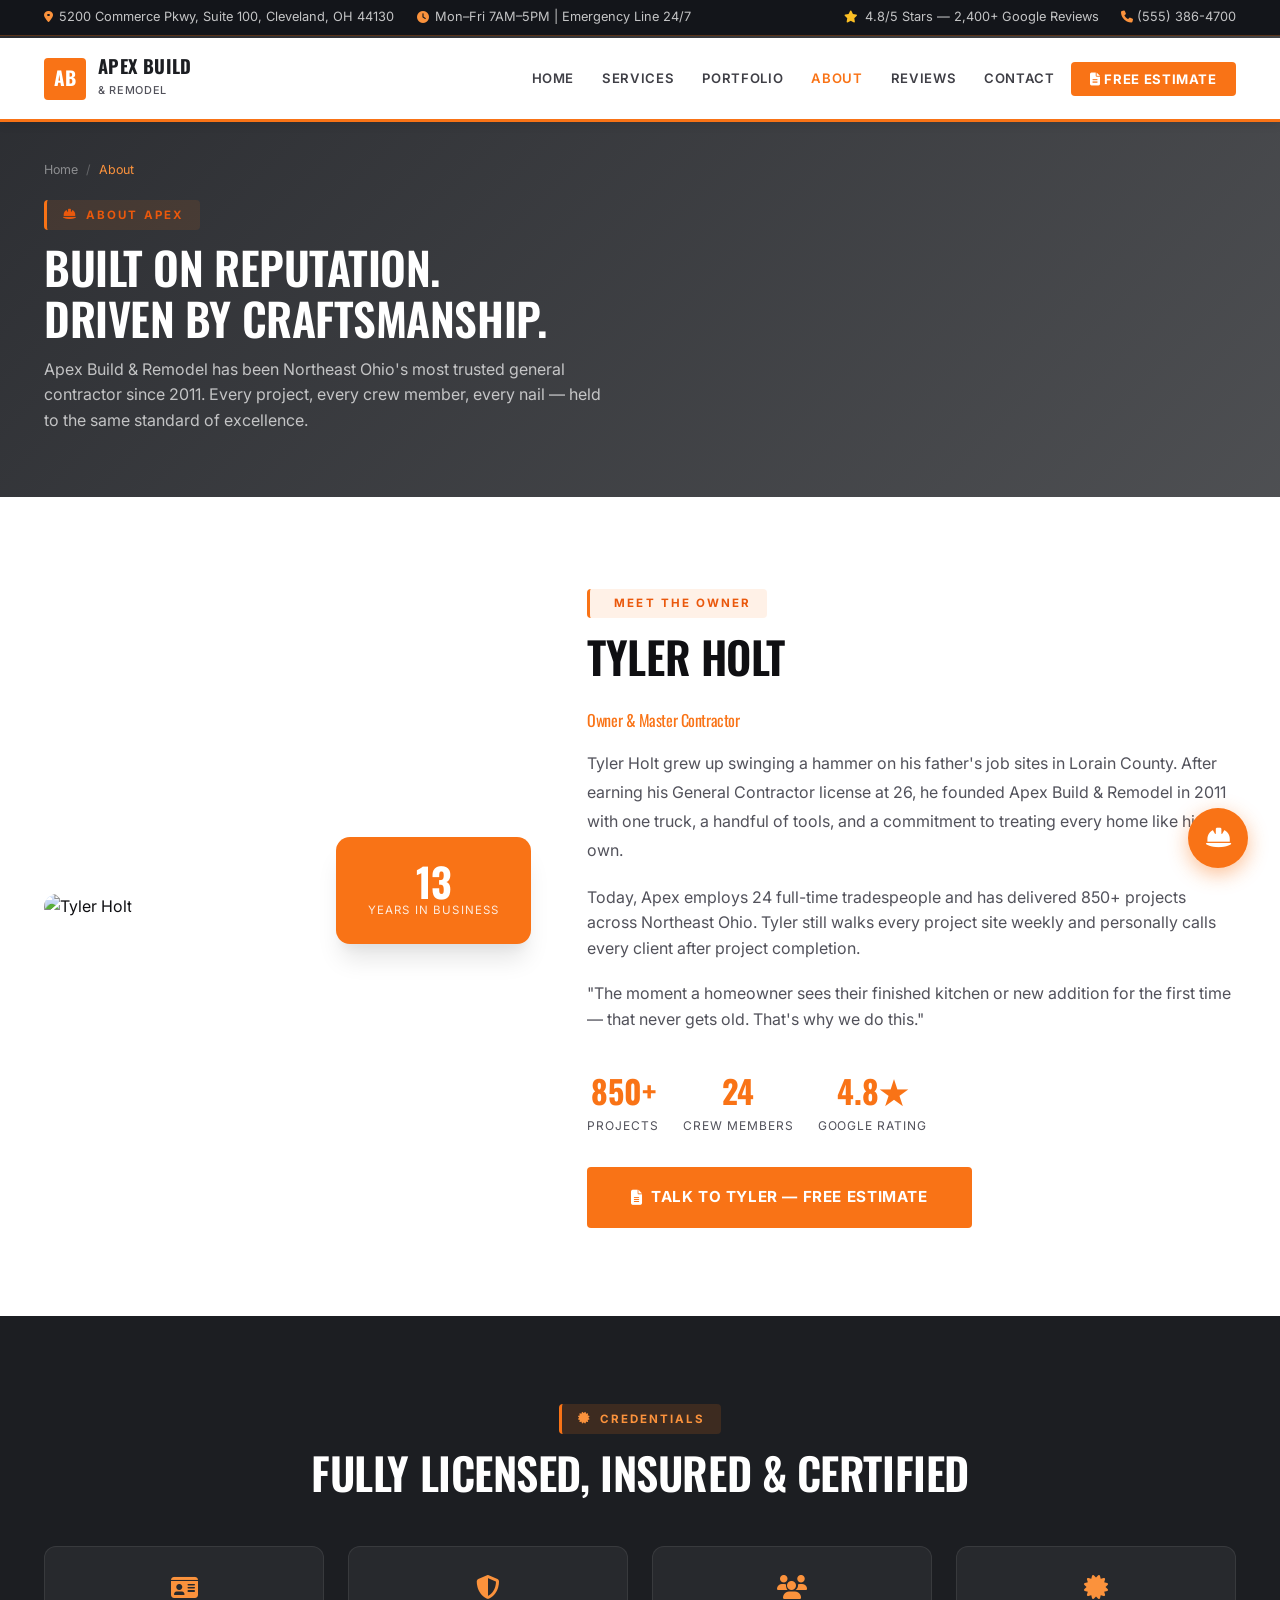
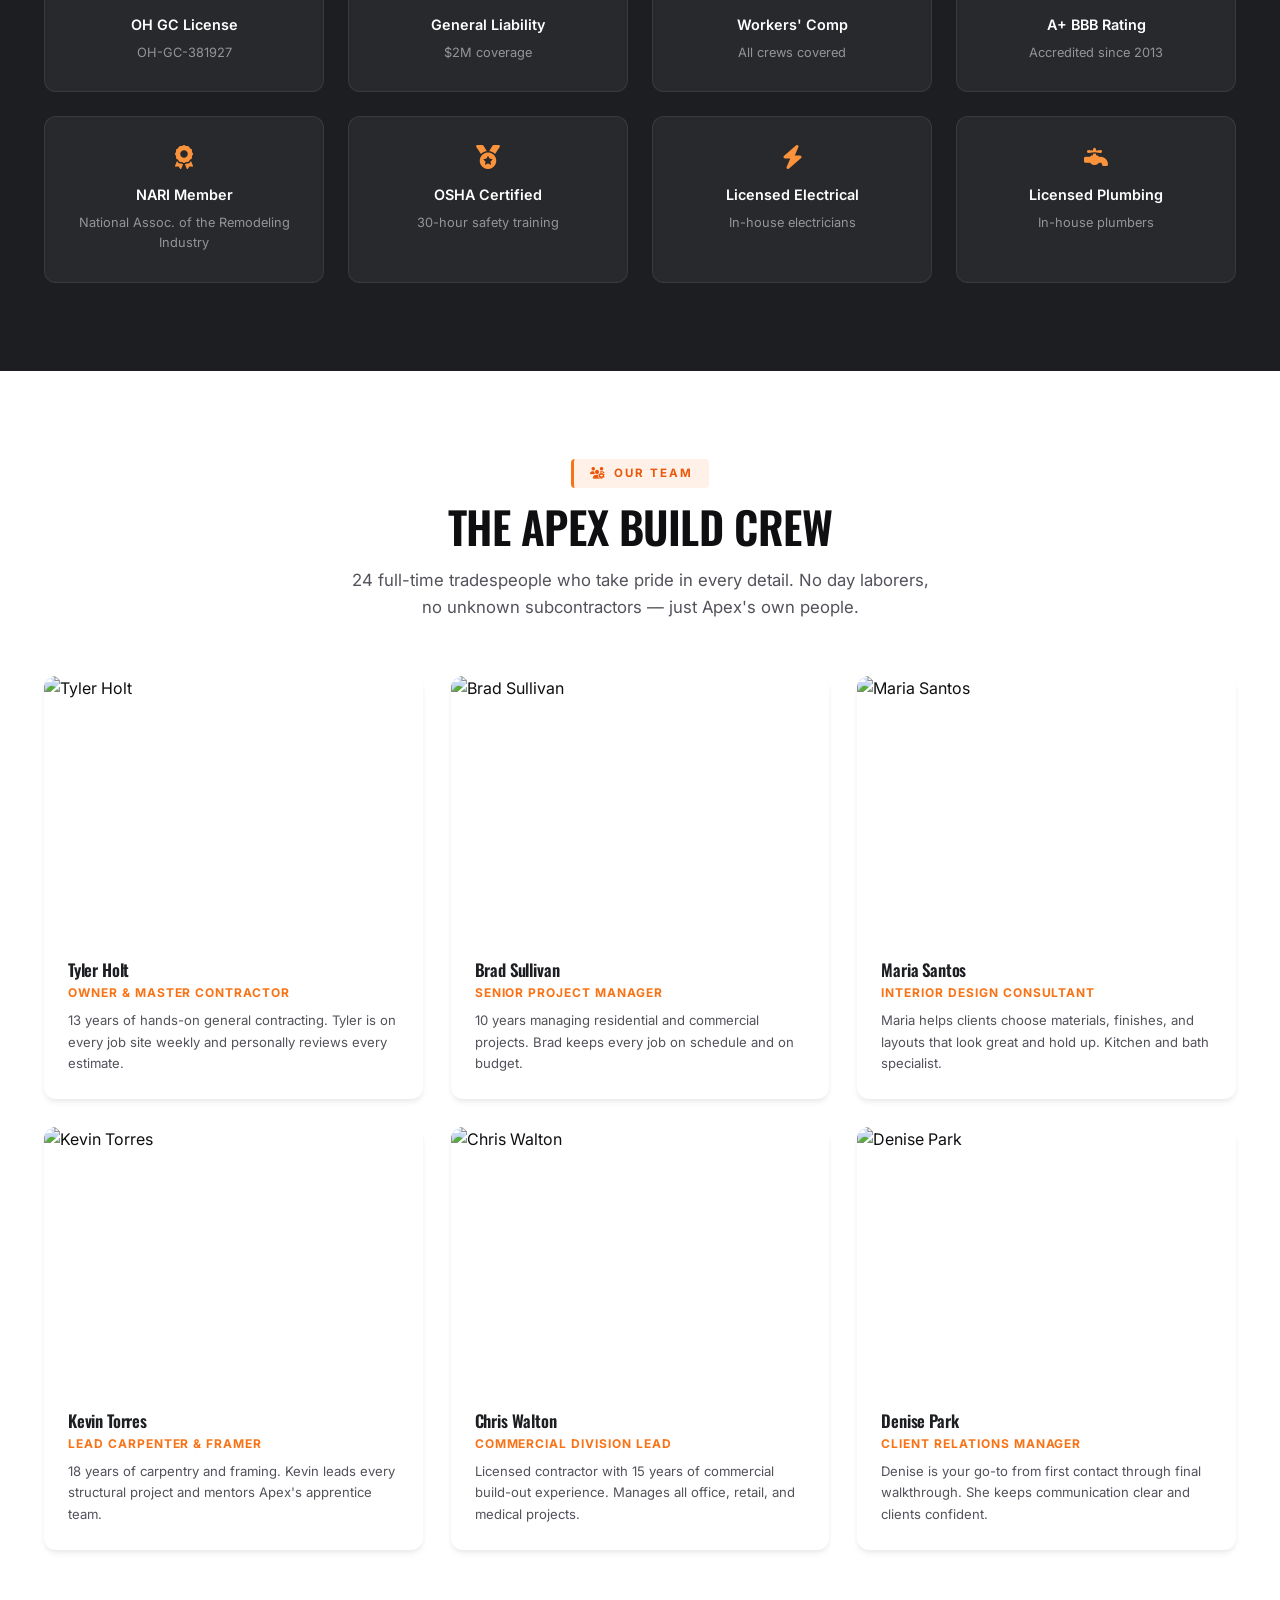
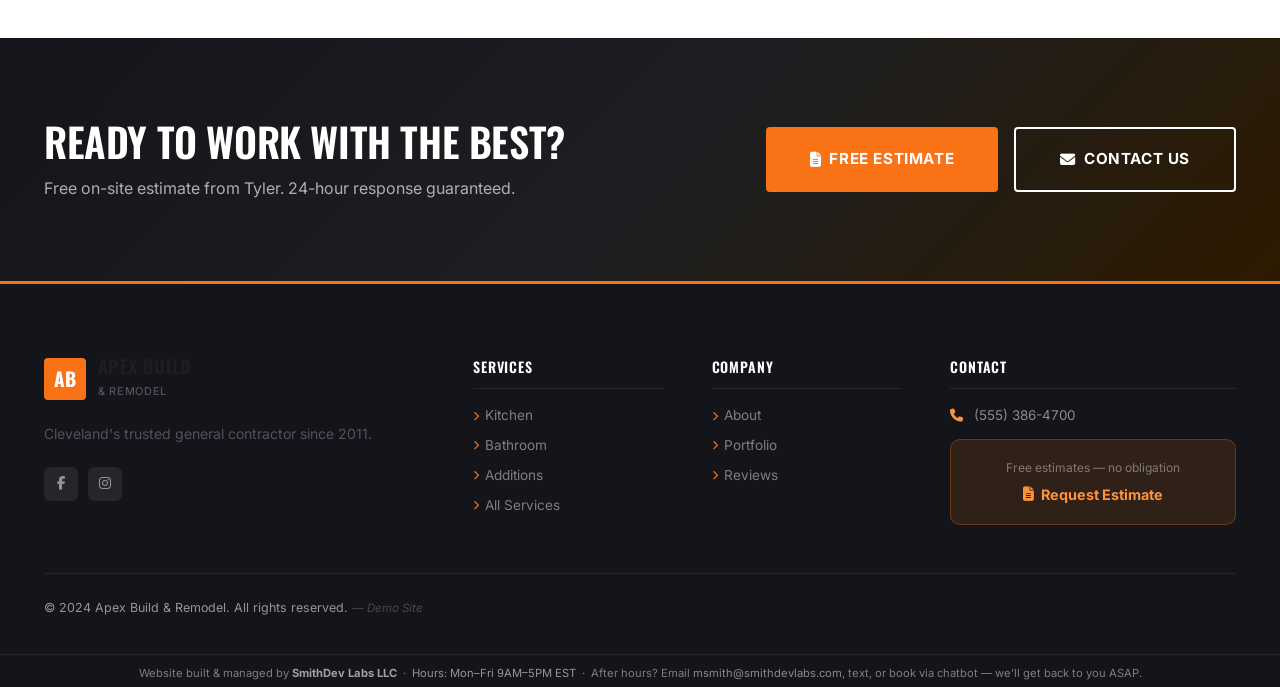
==== commit 3a3aca72: "Add SmithDev Labs business hours (Mon-Fri 9AM-5PM EST) to all page footers" ====
--- a/about.html
+++ b/about.html
@@ -93,7 +93,8 @@
 
   <div class="cta-band"><div class="container"><div><h2>Ready to Work With the Best?</h2><p>Free on-site estimate from Tyler. 24-hour response guaranteed.</p></div><div class="cta-buttons"><a href="estimate.html" class="btn btn-orange btn-lg"><i class="fas fa-file-alt"></i> Free Estimate</a><a href="contact.html" class="btn btn-outline btn-lg"><i class="fas fa-envelope"></i> Contact Us</a></div></div></div>
 
-  <footer class="footer"><div class="container"><div class="footer-grid"><div class="footer-brand"><a href="index.html" class="nav-logo"><div class="logo-mark">AB</div><div><div class="logo-text-main">Apex Build</div><span class="logo-text-sub">&amp; Remodel</span></div></a><p>Cleveland's trusted general contractor since 2011.</p><div class="footer-social"><a href="#" class="social-link"><i class="fab fa-facebook-f"></i></a><a href="#" class="social-link"><i class="fab fa-instagram"></i></a></div></div><div class="footer-col"><h4>Services</h4><ul class="footer-links"><li><a href="kitchen.html"><i class="fas fa-chevron-right"></i> Kitchen</a></li><li><a href="bathroom.html"><i class="fas fa-chevron-right"></i> Bathroom</a></li><li><a href="additions.html"><i class="fas fa-chevron-right"></i> Additions</a></li><li><a href="services.html"><i class="fas fa-chevron-right"></i> All Services</a></li></ul></div><div class="footer-col"><h4>Company</h4><ul class="footer-links"><li><a href="about.html"><i class="fas fa-chevron-right"></i> About</a></li><li><a href="portfolio.html"><i class="fas fa-chevron-right"></i> Portfolio</a></li><li><a href="testimonials.html"><i class="fas fa-chevron-right"></i> Reviews</a></li></ul></div><div class="footer-col"><h4>Contact</h4><div class="footer-contact-item"><i class="fas fa-phone"></i><a href="tel:5553864700">(555) 386-4700</a></div><div class="footer-cta-box"><p>Free estimates — no obligation</p><a href="estimate.html"><i class="fas fa-file-alt"></i> Request Estimate</a></div></div></div><div class="footer-bottom"><span>© 2024 Apex Build &amp; Remodel. All rights reserved. <em style="font-size:0.72rem;opacity:0.4">— Demo Site</em></span></div></div></footer>
+  <footer class="footer"><div class="container"><div class="footer-grid"><div class="footer-brand"><a href="index.html" class="nav-logo"><div class="logo-mark">AB</div><div><div class="logo-text-main">Apex Build</div><span class="logo-text-sub">&amp; Remodel</span></div></a><p>Cleveland's trusted general contractor since 2011.</p><div class="footer-social"><a href="#" class="social-link"><i class="fab fa-facebook-f"></i></a><a href="#" class="social-link"><i class="fab fa-instagram"></i></a></div></div><div class="footer-col"><h4>Services</h4><ul class="footer-links"><li><a href="kitchen.html"><i class="fas fa-chevron-right"></i> Kitchen</a></li><li><a href="bathroom.html"><i class="fas fa-chevron-right"></i> Bathroom</a></li><li><a href="additions.html"><i class="fas fa-chevron-right"></i> Additions</a></li><li><a href="services.html"><i class="fas fa-chevron-right"></i> All Services</a></li></ul></div><div class="footer-col"><h4>Company</h4><ul class="footer-links"><li><a href="about.html"><i class="fas fa-chevron-right"></i> About</a></li><li><a href="portfolio.html"><i class="fas fa-chevron-right"></i> Portfolio</a></li><li><a href="testimonials.html"><i class="fas fa-chevron-right"></i> Reviews</a></li></ul></div><div class="footer-col"><h4>Contact</h4><div class="footer-contact-item"><i class="fas fa-phone"></i><a href="tel:5553864700">(555) 386-4700</a></div><div class="footer-cta-box"><p>Free estimates — no obligation</p><a href="estimate.html"><i class="fas fa-file-alt"></i> Request Estimate</a></div></div></div><div class="footer-bottom"><span>© 2024 Apex Build &amp; Remodel. All rights reserved. <em style="font-size:0.72rem;opacity:0.4">— Demo Site</em></span></div></div>  <div style="text-align:center;padding:10px 0 4px;font-size:0.7rem;color:rgba(255,255,255,0.45);border-top:1px solid rgba(255,255,255,0.08);margin-top:12px;">Website built &amp; managed by <strong style="color:rgba(255,255,255,0.6);">SmithDev Labs LLC</strong> &nbsp;&middot;&nbsp; <span style="color:rgba(255,255,255,0.55);">Hours: Mon&ndash;Fri 9AM&ndash;5PM EST</span> &nbsp;&middot;&nbsp; After hours? Email <a href="mailto:msmith@smithdevlabs.com" style="color:rgba(255,255,255,0.5);">msmith@smithdevlabs.com</a>, text, or book via chatbot &mdash; we&rsquo;ll get back to you ASAP.</div>
+</footer>
 
   <button class="chatbot-toggle" aria-label="Chat with Max AI"><i class="fas fa-hard-hat"></i><span class="chatbot-badge" style="display:none">1</span></button>
   <div class="chatbot-window"><div class="chatbot-header"><div class="chatbot-avatar">AB</div><div class="chatbot-header-info"><h4>Max — Estimate Assistant</h4><p><span class="online-dot"></span>Apex Build &amp; Remodel</p></div><button class="chatbot-close"><i class="fas fa-times"></i></button></div><div class="chatbot-messages"></div><div class="chatbot-quick-replies"></div><div class="chatbot-input-area"><input class="chatbot-input" type="text" placeholder="Ask us anything..." /><button class="chatbot-send"><i class="fas fa-paper-plane"></i></button></div></div>
